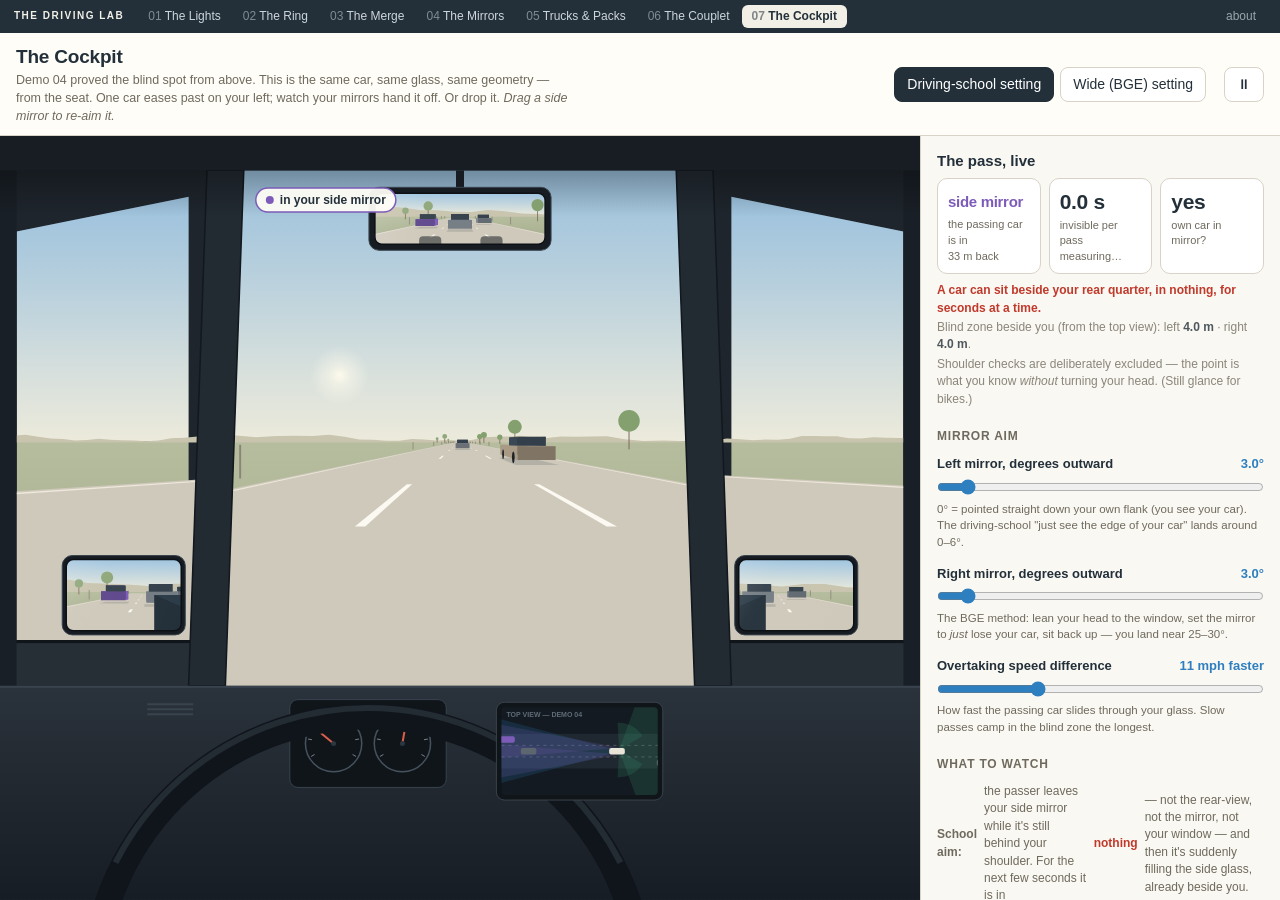
==== cockpit/index.html @ db5bfb44 "Demo 07 - The Cockpit: the same blind spot, from the driver's seat First-person companion to demo 04" ====
<!DOCTYPE html>
<html lang="en">
<head>
<meta charset="utf-8">
<meta name="viewport" content="width=device-width, initial-scale=1">
<title>The Cockpit — the same blind spot, from the driver's seat</title>
<link rel="stylesheet" href="../css/style.css">
<style>
  #cabwrap { flex: 1; position: relative; min-height: 0; }
  #cab { position: absolute; inset: 0; width: 100%; height: 100%; display: block; }
  #mWhere { font-size: 15px; line-height: 1.25; min-height: 30px; display: flex; align-items: center; }
</style>
</head>
<body>
<header id="topbar">
  <div id="titleblock">
    <h1>The Cockpit</h1>
    <p>Demo 04 proved the blind spot from above. This is the same car, same glass, same geometry — from the seat. One car eases past on your left; watch your mirrors hand it off. Or drop it. <em>Drag a side mirror to re-aim it.</em></p>
  </div>
  <div id="presets">
    <button id="pSchool" class="preset active">Driving-school setting</button>
    <button id="pWide" class="preset">Wide (BGE) setting</button>
  </div>
  <div id="simctl">
    <button id="pause" title="Pause/play">⏸</button>
  </div>
</header>

<main>
  <div id="mapwrap">
    <div id="cabwrap"><canvas id="cab"></canvas></div>
  </div>

  <aside id="panel">
    <section id="scoreboard">
      <div class="scorehead"><h2>The pass, live</h2></div>
      <div class="bignums">
        <div class="metric"><span class="val" id="mWhere">–</span><span class="lbl">the passing car is in</span><span class="base" id="bWhere"></span></div>
        <div class="metric"><span class="val" id="mInvis">–</span><span class="lbl">invisible per pass</span><span class="base" id="bInvis"></span></div>
        <div class="metric"><span class="val" id="mSelf">–</span><span class="lbl">own car in mirror?</span><span class="base"></span></div>
      </div>
      <div class="subnums">
        <span id="verdict"></span>
        <span id="spans" class="dim"></span>
        <span class="dim">Shoulder checks are deliberately excluded — the point is what you know <em>without</em> turning your head. (Still glance for bikes.)</span>
      </div>
    </section>

    <section>
      <h3>Mirror aim</h3>
      <div class="slider"><label>Left mirror, degrees outward <b id="vLeft"></b></label>
        <input type="range" id="sLeft" min="0" max="40" step="0.5" value="3">
        <p>0° = pointed straight down your own flank (you see your car). The driving-school "just see the edge of your car" lands around 0–6°.</p></div>
      <div class="slider"><label>Right mirror, degrees outward <b id="vRight"></b></label>
        <input type="range" id="sRight" min="0" max="40" step="0.5" value="3">
        <p>The BGE method: lean your head to the window, set the mirror to <em>just</em> lose your car, sit back up — you land near 25–30°.</p></div>
      <div class="slider"><label>Overtaking speed difference <b id="vPass"></b></label>
        <input type="range" id="sPass" min="2" max="12" step="0.5" value="5">
        <p>How fast the passing car slides through your glass. Slow passes camp in the blind zone the longest.</p></div>
    </section>

    <section id="legend">
      <h3>What to watch</h3>
      <ul>
        <li><b>School aim:</b> the passer leaves your side mirror while it's still behind your shoulder. For the next few seconds it is in <b style="color:#c0392b">nothing</b> — not the rear-view, not the mirror, not your window — and then it's suddenly filling the side glass, already beside you.</li>
        <li><b>Wide aim:</b> it never blinks out. Rear-view hands to side mirror hands to your own window, like a relay.</li>
        <li>The dash screen runs the <a href="../mirrors/">top-down view from demo 04</a>, so you can watch where the car <em>really</em> is while your mirrors lie (or don't).</li>
        <li>Your own paint: with school aim, the inner edge of each side mirror is your own rear door — glass pointed at something bolted to the car.</li>
      </ul>
      <p class="foot">Same vision geometry as <a href="../mirrors/">The Mirrors</a> — 16° flat side mirrors, 30° rear-view, ±70° head-still eyes (SAE BGE, Platzer 1995), so the blind-zone numbers agree. The cabin is honest cartoonery: pillars are drawn but not modeled as blockers (a small head-move defeats a pillar; no head-move fixes bad mirror aim), and every window and mirror is a flat pinhole projection — no lens, no curvature, right-side mirrors on real cars are convex and show more. See <a href="../docs/evidence.md">evidence</a>.</p>
    </section>
  </aside>
</main>

<script src="../js/lab.js"></script>
<script>LAB.nav("07");</script>
<script src="cockpit.js"></script>
</body>
</html>
---- css/style.css ----
* { box-sizing: border-box; margin: 0; padding: 0; }
:root {
  --paper: #f2efe7; --ink: #23303a; --dim: #6f6a5e; --line: #d8d3c6;
  --panel: #faf8f2; --accent: #2e7fbf; --green: #3d9970; --red: #c0392b; --amber: #e2a13c;
}
html, body { height: 100%; }
body {
  font: 14px/1.45 -apple-system, BlinkMacSystemFont, "Segoe UI", Roboto, Helvetica, Arial, sans-serif;
  color: var(--ink); background: var(--paper);
  display: flex; flex-direction: column; overflow: hidden;
}

/* ---------- lab nav ---------- */
#labnav { display: flex; align-items: center; gap: 2px; padding: 5px 14px;
  background: #23303a; overflow-x: auto; flex: none; }
#labnav b { color: #f2efe7; font-size: 10px; letter-spacing: 1.5px; margin-right: 12px; white-space: nowrap; }
#labnav a { color: #cdd6dd; text-decoration: none; font-size: 12px; padding: 3px 10px;
  border-radius: 6px; white-space: nowrap; }
#labnav a span { opacity: 0.55; font-variant-numeric: tabular-nums; }
#labnav a:hover { background: rgba(255,255,255,0.1); }
#labnav a.here { background: #f2efe7; color: #23303a; font-weight: 600; }
#labnav .gh { margin-left: auto; opacity: 0.7; }

/* ---------- header ---------- */
#topbar {
  display: flex; align-items: center; gap: 18px; padding: 10px 16px;
  background: #fffdf7; border-bottom: 1px solid var(--line); flex-wrap: wrap;
}
#titleblock h1 { font-size: 19px; letter-spacing: -0.2px; }
#titleblock p { font-size: 12.5px; color: var(--dim); max-width: 560px; }
#presets { display: flex; gap: 6px; margin-left: auto; }
button {
  font: inherit; color: var(--ink); background: #fff; border: 1px solid var(--line);
  border-radius: 8px; padding: 6px 12px; cursor: pointer;
}
button:hover { border-color: #b9b2a0; }
.preset.active { background: var(--ink); color: #fff; border-color: var(--ink); }
#presetTrained.active, #presetCity.active { background: var(--green); border-color: var(--green); }
#simctl { display: flex; align-items: center; gap: 6px; }
#speeds { display: flex; border: 1px solid var(--line); border-radius: 8px; overflow: hidden; }
#speeds button { border: 0; border-radius: 0; padding: 6px 9px; }
#speeds button.active { background: var(--accent); color: #fff; }
#clock { font-variant-numeric: tabular-nums; color: var(--dim); min-width: 46px; text-align: right; }

/* ---------- layout ---------- */
main { flex: 1; display: flex; min-height: 0; }
#mapwrap { flex: 1; min-width: 0; display: flex; flex-direction: column; }
#maparea { flex: 1; position: relative; min-height: 0; }
#map { position: absolute; inset: 0; width: 100%; height: 100%; display: block; cursor: grab; }
#map.dragging { cursor: grabbing; }
#views { position: absolute; top: 10px; left: 10px; display: flex; gap: 5px; }
#views button { font-size: 12px; padding: 4px 9px; background: rgba(255,253,247,.92); }
#views button.active { background: var(--ink); color: #fff; border-color: var(--ink); }
#maphint { position: absolute; top: 12px; right: 12px; font-size: 11px; color: var(--dim);
  background: rgba(255,253,247,.85); padding: 2px 8px; border-radius: 6px; pointer-events: none; }

/* time-space diagram */
#tswrap { margin: 0 10px 8px; background: rgba(255,253,247,.95);
  border: 1px solid var(--line); border-radius: 10px; padding: 6px 8px 8px; }
#tstitle { font-size: 11px; color: var(--dim); margin-bottom: 4px; display: flex; align-items: center; gap: 5px; flex-wrap: wrap; }
#tstitle button { margin-left: auto; font-size: 11px; padding: 1px 8px; }
.tchip { display: inline-block; width: 10px; height: 10px; border-radius: 3px; flex: none; }
#tsd { width: 100%; height: 150px; display: block; border-radius: 6px; }
#tswrap.collapsed #tsd { display: none; }

/* ---------- panel ---------- */
#panel {
  width: 360px; overflow-y: auto; background: var(--panel);
  border-left: 1px solid var(--line); padding: 14px 16px 30px;
}
#panel section { margin-bottom: 20px; }
#panel h3 { font-size: 12px; text-transform: uppercase; letter-spacing: 0.8px; color: var(--dim); margin-bottom: 10px; }

.scorehead { display: flex; align-items: baseline; justify-content: space-between; margin-bottom: 6px; }
.scorehead h2 { font-size: 15px; }
#pin { font-size: 11.5px; padding: 3px 8px; }
.bignums { display: grid; grid-template-columns: repeat(3, 1fr); gap: 8px; }
.metric { background: #fff; border: 1px solid var(--line); border-radius: 10px; padding: 8px 10px; display: flex; flex-direction: column; }
.metric .val { font-size: 21px; font-weight: 650; font-variant-numeric: tabular-nums; letter-spacing: -0.3px; }
.metric .lbl { font-size: 11px; color: var(--dim); }
.metric .base { font-size: 11px; min-height: 15px; font-variant-numeric: tabular-nums; }
.base.good { color: var(--green); } .base.bad { color: var(--red); } .base { color: var(--dim); }
.subnums { display: flex; flex-direction: column; gap: 2px; margin-top: 8px; font-size: 12px; color: var(--dim); }
.subnums b { color: var(--ink); font-variant-numeric: tabular-nums; }
.warn { color: var(--red); font-weight: 600; }
.warn:empty { display: none; }
.dim { opacity: .8; }

.slider { margin-bottom: 14px; }
.slider label { display: flex; justify-content: space-between; font-weight: 600; font-size: 13px; gap: 8px; align-items: baseline; }
.slider label b { font-weight: 600; color: var(--accent); font-variant-numeric: tabular-nums; white-space: nowrap; }
.slider input[type="range"] { width: 100%; margin: 5px 0 2px; accent-color: var(--accent); }
.slider input[type="checkbox"] { accent-color: var(--green); margin-right: 4px; }
.slider p { font-size: 11.5px; color: var(--dim); }
#spark { width: 100%; height: 46px; display: block; margin: 4px 0 4px;
  background: #fff; border: 1px solid var(--line); border-radius: 8px; }
#spark[hidden] { display: none; }

.chip { color: var(--accent); }
.chip:empty { display: none; }
.small { font-size: 12px; color: var(--dim); margin-bottom: 8px; }
.ttrow { display: flex; gap: 6px; margin-bottom: 6px; }
.ttrow input { flex: 1; font: inherit; font-size: 12px; padding: 5px 8px;
  border: 1px solid var(--line); border-radius: 8px; background: #fff; min-width: 0; }
#ttOut b { color: var(--ink); }
#ttOut .err { color: var(--red); }

/* intersection info card */
#infocard { position: fixed; z-index: 40; width: 330px; background: #fffdf7;
  border: 1px solid var(--line); border-radius: 12px; box-shadow: 0 10px 30px rgba(35,48,58,.18);
  padding: 12px 14px; }
#infocard h4 { font-size: 14px; margin: 0 24px 6px 0; }
#infocard #cardBody { font-size: 12px; color: var(--dim); }
#infocard #cardBody b { color: var(--ink); }
#infocard .row { margin-bottom: 3px; }
#infocard img { width: 100%; border-radius: 8px; margin-top: 8px; display: block;
  background: #e8e5dc; min-height: 60px; }
#infocard .camcap { font-size: 11px; margin-top: 3px; }
#cardClose { position: absolute; top: 8px; right: 8px; border: 0; background: none;
  font-size: 17px; line-height: 1; padding: 2px 6px; color: var(--dim); }

#legend ul { list-style: none; }
#legend li { font-size: 12px; color: var(--dim); margin-bottom: 6px; display: flex; align-items: center; gap: 7px; }
.swatch { display: inline-block; width: 44px; height: 9px; border-radius: 4px; flex: none; }
.dotdemo { display: inline-block; width: 10px; height: 10px; border-radius: 3px; flex: none; }
#legend .foot { font-size: 11px; color: var(--dim); margin-top: 10px; border-top: 1px solid var(--line); padding-top: 8px; }
#legend a { color: var(--accent); }

@media (max-width: 900px) {
  body { overflow: auto; }
  main { flex-direction: column; }
  #mapwrap { height: 70vh; flex: none; }
  #panel { width: 100%; border-left: 0; border-top: 1px solid var(--line); }
}
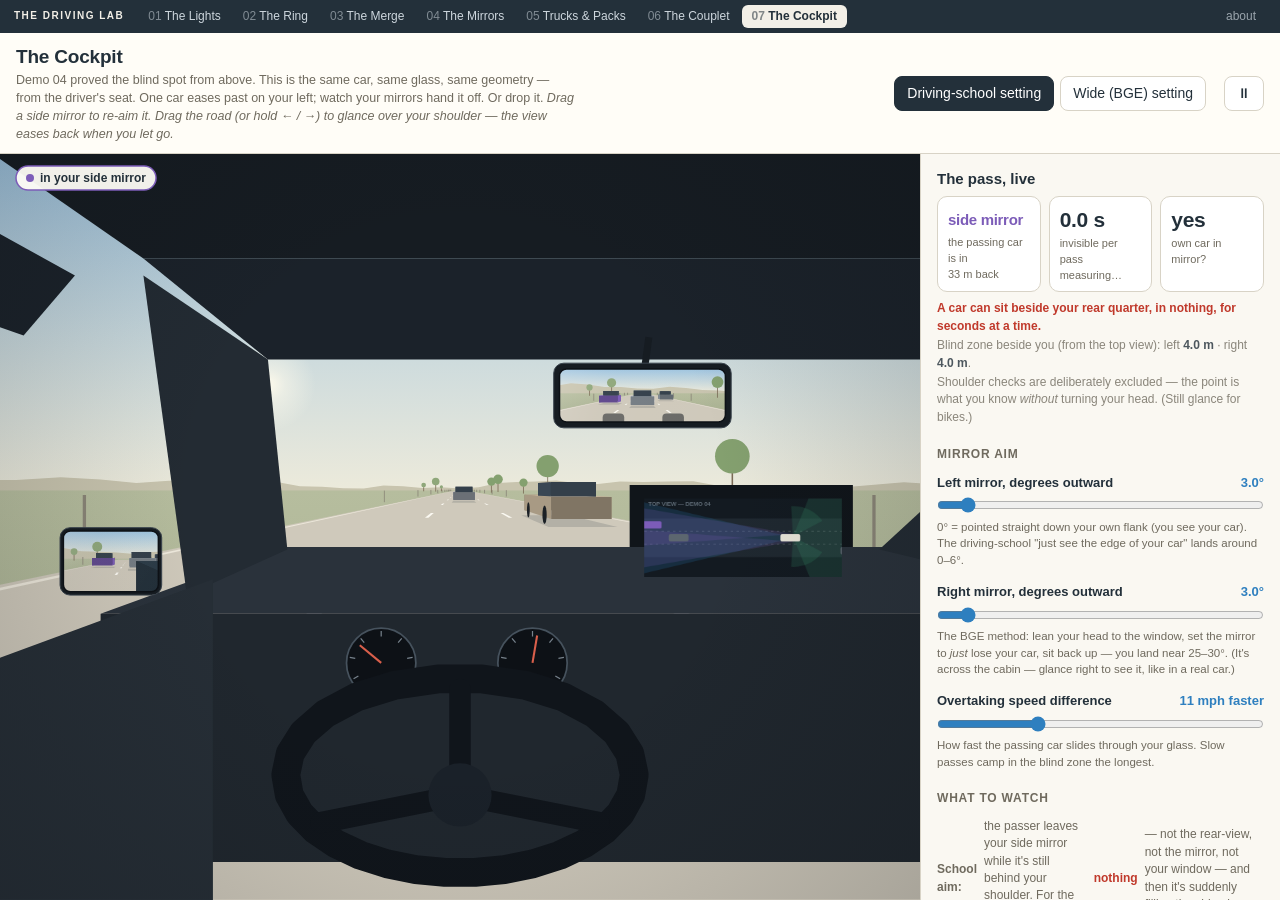
==== commit 7ea59f46: "Demo 07: true driver's-seat perspective, with a turnable head Replace the three fixed window panes w" ====
--- a/cockpit/index.html
+++ b/cockpit/index.html
@@ -15,7 +15,7 @@
 <header id="topbar">
   <div id="titleblock">
     <h1>The Cockpit</h1>
-    <p>Demo 04 proved the blind spot from above. This is the same car, same glass, same geometry — from the seat. One car eases past on your left; watch your mirrors hand it off. Or drop it. <em>Drag a side mirror to re-aim it.</em></p>
+    <p>Demo 04 proved the blind spot from above. This is the same car, same glass, same geometry — from the driver's seat. One car eases past on your left; watch your mirrors hand it off. Or drop it. <em>Drag a side mirror to re-aim it. Drag the road (or hold ← / →) to glance over your shoulder — the view eases back when you let go.</em></p>
   </div>
   <div id="presets">
     <button id="pSchool" class="preset active">Driving-school setting</button>
@@ -53,7 +53,7 @@
         <p>0° = pointed straight down your own flank (you see your car). The driving-school "just see the edge of your car" lands around 0–6°.</p></div>
       <div class="slider"><label>Right mirror, degrees outward <b id="vRight"></b></label>
         <input type="range" id="sRight" min="0" max="40" step="0.5" value="3">
-        <p>The BGE method: lean your head to the window, set the mirror to <em>just</em> lose your car, sit back up — you land near 25–30°.</p></div>
+        <p>The BGE method: lean your head to the window, set the mirror to <em>just</em> lose your car, sit back up — you land near 25–30°. (It's across the cabin — glance right to see it, like in a real car.)</p></div>
       <div class="slider"><label>Overtaking speed difference <b id="vPass"></b></label>
         <input type="range" id="sPass" min="2" max="12" step="0.5" value="5">
         <p>How fast the passing car slides through your glass. Slow passes camp in the blind zone the longest.</p></div>
@@ -66,8 +66,9 @@
         <li><b>Wide aim:</b> it never blinks out. Rear-view hands to side mirror hands to your own window, like a relay.</li>
         <li>The dash screen runs the <a href="../mirrors/">top-down view from demo 04</a>, so you can watch where the car <em>really</em> is while your mirrors lie (or don't).</li>
         <li>Your own paint: with school aim, the inner edge of each side mirror is your own rear door — glass pointed at something bolted to the car.</li>
+        <li>When the car goes invisible, glance left (drag the road): your eyes find it instantly. That's the shoulder check — and the metrics ignore it <em>on purpose</em>, because the page measures what you know while facing forward.</li>
       </ul>
-      <p class="foot">Same vision geometry as <a href="../mirrors/">The Mirrors</a> — 16° flat side mirrors, 30° rear-view, ±70° head-still eyes (SAE BGE, Platzer 1995), so the blind-zone numbers agree. The cabin is honest cartoonery: pillars are drawn but not modeled as blockers (a small head-move defeats a pillar; no head-move fixes bad mirror aim), and every window and mirror is a flat pinhole projection — no lens, no curvature, right-side mirrors on real cars are convex and show more. See <a href="../docs/evidence.md">evidence</a>.</p>
+      <p class="foot">Same vision geometry as <a href="../mirrors/">The Mirrors</a> — 16° flat side mirrors, 30° rear-view, ±70° head-still eyes (SAE BGE, Platzer 1995), so the blind-zone numbers agree. The cabin is honest cartoonery: pillars are drawn but not modeled as blockers (a small head-move defeats a pillar; no head-move fixes bad mirror aim), turning your head changes the picture but never the coverage numbers (head-still is the point), and the view is a flat pinhole projection — no lens, no curvature, right-side mirrors on real cars are convex and show more. See <a href="../docs/evidence.md">evidence</a>.</p>
     </section>
   </aside>
 </main>
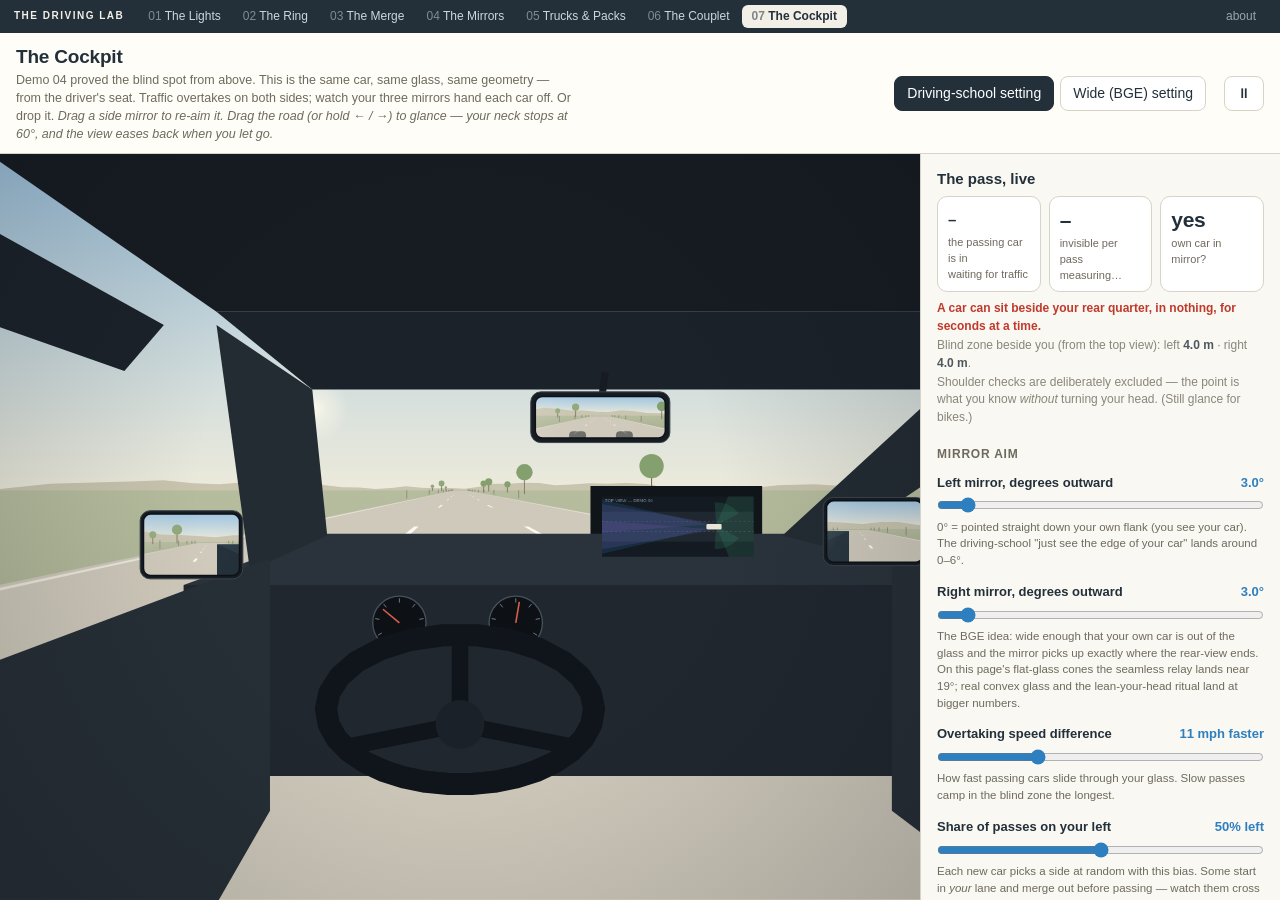
==== commit e4973635: "Cockpit: honest mirror relay, 60° neck, two-sided random traffic - Wider rest view (118°): both side" ====
--- a/cockpit/index.html
+++ b/cockpit/index.html
@@ -15,7 +15,7 @@
 <header id="topbar">
   <div id="titleblock">
     <h1>The Cockpit</h1>
-    <p>Demo 04 proved the blind spot from above. This is the same car, same glass, same geometry — from the driver's seat. One car eases past on your left; watch your mirrors hand it off. Or drop it. <em>Drag a side mirror to re-aim it. Drag the road (or hold ← / →) to glance over your shoulder — the view eases back when you let go.</em></p>
+    <p>Demo 04 proved the blind spot from above. This is the same car, same glass, same geometry — from the driver's seat. Traffic overtakes on both sides; watch your three mirrors hand each car off. Or drop it. <em>Drag a side mirror to re-aim it. Drag the road (or hold ← / →) to glance — your neck stops at 60°, and the view eases back when you let go.</em></p>
   </div>
   <div id="presets">
     <button id="pSchool" class="preset active">Driving-school setting</button>
@@ -53,20 +53,23 @@
         <p>0° = pointed straight down your own flank (you see your car). The driving-school "just see the edge of your car" lands around 0–6°.</p></div>
       <div class="slider"><label>Right mirror, degrees outward <b id="vRight"></b></label>
         <input type="range" id="sRight" min="0" max="40" step="0.5" value="3">
-        <p>The BGE method: lean your head to the window, set the mirror to <em>just</em> lose your car, sit back up — you land near 25–30°. (It's across the cabin — glance right to see it, like in a real car.)</p></div>
+        <p>The BGE idea: wide enough that your own car is out of the glass and the mirror picks up exactly where the rear-view ends. On this page's flat-glass cones the seamless relay lands near 19°; real convex glass and the lean-your-head ritual land at bigger numbers.</p></div>
       <div class="slider"><label>Overtaking speed difference <b id="vPass"></b></label>
         <input type="range" id="sPass" min="2" max="12" step="0.5" value="5">
-        <p>How fast the passing car slides through your glass. Slow passes camp in the blind zone the longest.</p></div>
+        <p>How fast passing cars slide through your glass. Slow passes camp in the blind zone the longest.</p></div>
+      <div class="slider"><label>Share of passes on your left <b id="vShare"></b></label>
+        <input type="range" id="sShare" min="0" max="100" step="5" value="50">
+        <p>Each new car picks a side at random with this bias. Some start in <em>your</em> lane and merge out before passing — watch them cross the mirrors mid-lane-change.</p></div>
     </section>
 
     <section id="legend">
       <h3>What to watch</h3>
       <ul>
-        <li><b>School aim:</b> the passer leaves your side mirror while it's still behind your shoulder. For the next few seconds it is in <b style="color:#c0392b">nothing</b> — not the rear-view, not the mirror, not your window — and then it's suddenly filling the side glass, already beside you.</li>
-        <li><b>Wide aim:</b> it never blinks out. Rear-view hands to side mirror hands to your own window, like a relay.</li>
-        <li>The dash screen runs the <a href="../mirrors/">top-down view from demo 04</a>, so you can watch where the car <em>really</em> is while your mirrors lie (or don't).</li>
+        <li><b>Wide aim, one full pass:</b> the car appears in the middle of the rear-view; drifts toward its outer edge; while it's in the rear-view's last quarter it's already entering the side mirror's inner quarter; it sweeps across the side mirror; and as it leaves the glass it's already in the corner of your window, then your windshield. Every hand-off overlaps — it is never in nothing. Same relay, mirrored, on the right.</li>
+        <li><b>School aim:</b> the side mirror just repeats the rear-view (same patch of road), so both lose the car at the same moment — and it vanishes, still behind your shoulder, until it suddenly fills the side glass.</li>
+        <li>When a car goes invisible, glance toward it. Your neck stops at 60°, so at school aim you catch it only at the very end of the blind zone — the wide mirror had it the whole time. The metrics ignore the glance <em>on purpose</em>: the page measures what you know facing forward.</li>
+        <li>The dash screen runs the <a href="../mirrors/">top-down view from demo 04</a>, so you can watch where each car <em>really</em> is while your mirrors lie (or don't).</li>
         <li>Your own paint: with school aim, the inner edge of each side mirror is your own rear door — glass pointed at something bolted to the car.</li>
-        <li>When the car goes invisible, glance left (drag the road): your eyes find it instantly. That's the shoulder check — and the metrics ignore it <em>on purpose</em>, because the page measures what you know while facing forward.</li>
       </ul>
       <p class="foot">Same vision geometry as <a href="../mirrors/">The Mirrors</a> — 16° flat side mirrors, 30° rear-view, ±70° head-still eyes (SAE BGE, Platzer 1995), so the blind-zone numbers agree. The cabin is honest cartoonery: pillars are drawn but not modeled as blockers (a small head-move defeats a pillar; no head-move fixes bad mirror aim), turning your head changes the picture but never the coverage numbers (head-still is the point), and the view is a flat pinhole projection — no lens, no curvature, right-side mirrors on real cars are convex and show more. See <a href="../docs/evidence.md">evidence</a>.</p>
     </section>
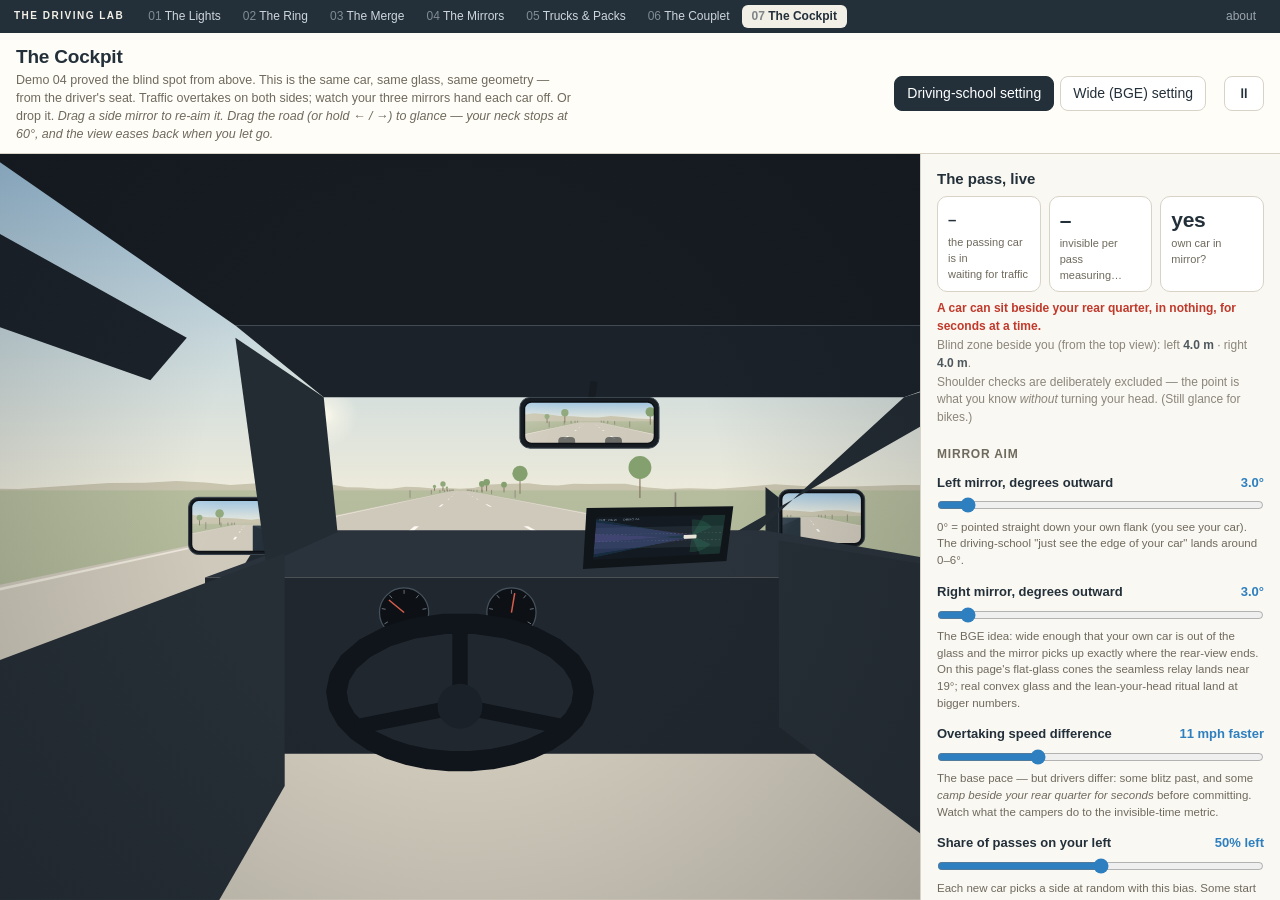
==== commit 9779805f: "Cockpit realism pass: attached mirrors, right window at rest, in-dash screen, driver profiles Things" ====
--- a/cockpit/index.html
+++ b/cockpit/index.html
@@ -56,7 +56,7 @@
         <p>The BGE idea: wide enough that your own car is out of the glass and the mirror picks up exactly where the rear-view ends. On this page's flat-glass cones the seamless relay lands near 19°; real convex glass and the lean-your-head ritual land at bigger numbers.</p></div>
       <div class="slider"><label>Overtaking speed difference <b id="vPass"></b></label>
         <input type="range" id="sPass" min="2" max="12" step="0.5" value="5">
-        <p>How fast passing cars slide through your glass. Slow passes camp in the blind zone the longest.</p></div>
+        <p>The base pace — but drivers differ: some blitz past, and some <em>camp beside your rear quarter for seconds</em> before committing. Watch what the campers do to the invisible-time metric.</p></div>
       <div class="slider"><label>Share of passes on your left <b id="vShare"></b></label>
         <input type="range" id="sShare" min="0" max="100" step="5" value="50">
         <p>Each new car picks a side at random with this bias. Some start in <em>your</em> lane and merge out before passing — watch them cross the mirrors mid-lane-change.</p></div>
@@ -66,7 +66,7 @@
       <h3>What to watch</h3>
       <ul>
         <li><b>Wide aim, one full pass:</b> the car appears in the middle of the rear-view; drifts toward its outer edge; while it's in the rear-view's last quarter it's already entering the side mirror's inner quarter; it sweeps across the side mirror; and as it leaves the glass it's already in the corner of your window, then your windshield. Every hand-off overlaps — it is never in nothing. Same relay, mirrored, on the right.</li>
-        <li><b>School aim:</b> the side mirror just repeats the rear-view (same patch of road), so both lose the car at the same moment — and it vanishes, still behind your shoulder, until it suddenly fills the side glass.</li>
+        <li><b>School aim:</b> the side mirror just repeats the rear-view (same patch of road), so both lose the car at the same moment — and it vanishes, still behind your shoulder, until it suddenly fills the side glass. The campers are the scary ones: a driver who sits at your quarter for five seconds is five seconds of <em>nothing</em>.</li>
         <li>When a car goes invisible, glance toward it. Your neck stops at 60°, so at school aim you catch it only at the very end of the blind zone — the wide mirror had it the whole time. The metrics ignore the glance <em>on purpose</em>: the page measures what you know facing forward.</li>
         <li>The dash screen runs the <a href="../mirrors/">top-down view from demo 04</a>, so you can watch where each car <em>really</em> is while your mirrors lie (or don't).</li>
         <li>Your own paint: with school aim, the inner edge of each side mirror is your own rear door — glass pointed at something bolted to the car.</li>
